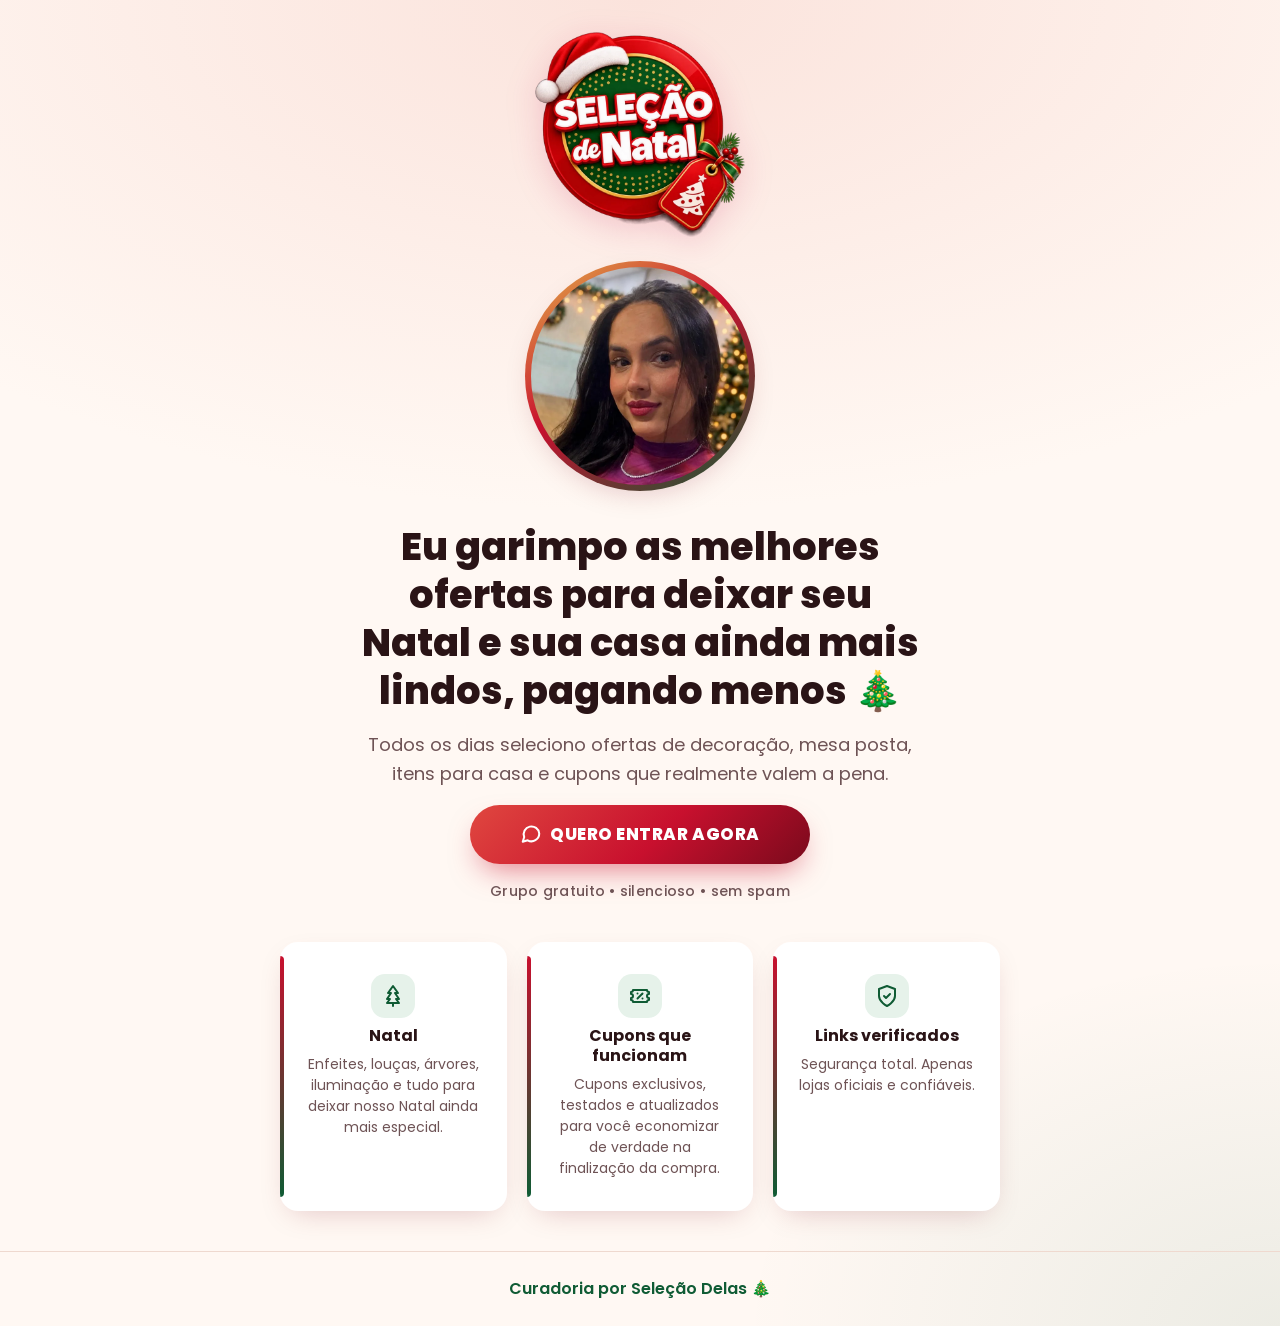
==== natal/index.html @ fc34ed70 "Add files via upload" ====
<!doctype html>
<html lang="pt-BR">
  <head>
    <meta charset="UTF-8" />
    <meta name="viewport" content="width=device-width, initial-scale=1.0, viewport-fit=cover" />
    <title>Seleção de Natal · Grupo VIP de ofertas</title>

    <meta name="description" content="Entre no Grupo VIP Seleção Delas: ofertas de decoração, mesa posta, itens para casa, Natal e cupons que realmente valem a pena." />
    <meta name="theme-color" content="#b3121f" />

    <!-- Prévia ao compartilhar o link. Após publicar, troque og:image por URL absoluta
         (ex.: https://seudominio.com.br/../assets/img/natal/og-natal.jpg) -->
    <meta property="og:type" content="website" />
    <meta property="og:title" content="Seleção de Natal · Ofertas para seu Natal e sua casa 🎄" />
    <meta property="og:description" content="Ofertas para deixar seu Natal e sua casa ainda mais lindos, pagando menos. Grupo gratuito." />
    <meta property="og:image" content="../assets/img/natal/og-natal.jpg" />
    <meta name="twitter:card" content="summary_large_image" />

    <link rel="icon" href="../assets/img/natal/favicon-natal.png" type="image/png" />
    <link rel="apple-touch-icon" href="../assets/img/natal/favicon-natal.png" />
    <link rel="preconnect" href="https://fonts.googleapis.com" />
    <link rel="preconnect" href="https://fonts.gstatic.com" crossorigin />
    <link href="https://fonts.googleapis.com/css2?family=Poppins:wght@400;500;600;700;800&display=swap" rel="stylesheet" />

    <!-- O "?v=" força o navegador a baixar a versão nova após alterações -->
    <link rel="stylesheet" href="../src/css/main.css?v=8" />
    <link rel="stylesheet" href="../src/css/tema-natal.css?v=8" />
    <script>document.documentElement.classList.add('js-reveal');</script>
    <script src="../src/js/main.js?v=8" defer></script>
  </head>

  <body class="tema-natal">
    <!-- ============ VERSÃO DE NATAL · CABEÇALHO ============ -->
    <header class="site-header">
      <div class="container">
        <picture>
          <source srcset="../assets/img/natal/logo-natal.webp" type="image/webp" />
          <img class="site-header__logo site-header__logo--natal" src="../assets/img/natal/logo-natal.png" alt="Seleção de Natal" width="640" height="626" />
        </picture>
      </div>
    </header>

    <main>
      <!-- ============ APRESENTAÇÃO ============ -->
      <section class="hero" aria-label="Grupo VIP Seleção Delas">
        <div class="container hero__stack">
          <div class="hero__media reveal">
            <div class="photo-frame">
              <picture>
                <source srcset="../assets/img/natal/foto-natal.webp" type="image/webp" />
                <img class="photo-frame__img" src="../assets/img/natal/foto-natal.jpg" alt="Foto da curadora do grupo Seleção Delas" width="640" height="640" fetchpriority="high" />
              </picture>
            </div>
          </div>

          <div class="hero__content reveal">
            <h1 class="hero__title">Eu garimpo as melhores ofertas para deixar seu Natal e sua casa ainda mais lindos, pagando menos 🎄</h1>
            <p class="hero__subtitle">
              Todos os dias seleciono ofertas de decoração, mesa posta, itens para casa e cupons que realmente valem a
              pena.
            </p>

            <!-- Link do grupo: altere o href abaixo se o convite mudar -->
            <a class="btn" href="https://chat.whatsapp.com/GjM3WvQadL87nfe4Cb3Uww?mode=gi_t" target="_blank" rel="noopener noreferrer" data-cta="hero">
              <svg class="icon" width="22" height="22" viewBox="0 0 24 24" fill="none" stroke="currentColor" stroke-width="2.2" stroke-linecap="round" stroke-linejoin="round" aria-hidden="true">
                <path d="M21 11.5a8.5 8.5 0 0 1-12.6 7.4L3 20.5l1.6-5.2A8.5 8.5 0 1 1 21 11.5Z" />
              </svg>
              <span>QUERO ENTRAR AGORA</span>
            </a>

            <p class="hero__note">Grupo gratuito • silencioso • sem spam</p>
          </div>
        </div>
      </section>

      <!-- ============ BENEFÍCIOS ============ -->
      <section class="section" aria-label="O que você recebe">
        <div class="container">
          <ul class="features">
            <li class="feature feature--destaque reveal">
              <span class="feature__icon">
                <svg class="icon" width="24" height="24" viewBox="0 0 24 24" fill="none" stroke="currentColor" stroke-width="2" stroke-linecap="round" stroke-linejoin="round" aria-hidden="true">
                  <path d="m12 2 5 7h-3l4 6h-3l3 4H6l3-4H6l4-6H7Z" /><path d="M12 19v3" />
                </svg>
              </span>
              <h2 class="feature__title">Natal</h2>
              <p class="feature__text">Enfeites, louças, árvores, iluminação e tudo para deixar nosso Natal ainda mais especial.</p>
            </li>
            <li class="feature reveal">
              <span class="feature__icon">
                <svg class="icon" width="24" height="24" viewBox="0 0 24 24" fill="none" stroke="currentColor" stroke-width="2" stroke-linecap="round" stroke-linejoin="round" aria-hidden="true">
                  <path d="M3 8a2 2 0 0 0 2-2h14a2 2 0 0 0 2 2v2a2 2 0 0 0 0 4v2a2 2 0 0 0-2 2H5a2 2 0 0 0-2-2v-2a2 2 0 0 0 0-4Z" />
                  <path d="m9.5 14.5 5-5" /><path d="M9.5 9.5h.01M14.5 14.5h.01" />
                </svg>
              </span>
              <h2 class="feature__title">Cupons que funcionam</h2>
              <p class="feature__text">Cupons exclusivos, testados e atualizados para você economizar de verdade na finalização da compra.</p>
            </li>

            <li class="feature reveal">
              <span class="feature__icon">
                <svg class="icon" width="24" height="24" viewBox="0 0 24 24" fill="none" stroke="currentColor" stroke-width="2" stroke-linecap="round" stroke-linejoin="round" aria-hidden="true">
                  <path d="M12 22s8-4 8-10V5l-8-3-8 3v7c0 6 8 10 8 10Z" /><path d="m9 12 2 2 4-4" />
                </svg>
              </span>
              <h2 class="feature__title">Links verificados</h2>
              <p class="feature__text">Segurança total. Apenas lojas oficiais e confiáveis.</p>
            </li>
          </ul>
        </div>
      </section>
    </main>

    <!-- ============ RODAPÉ ============ -->
    <footer class="site-footer">
      <div class="container">
        <p class="site-footer__credit">Curadoria por Seleção Delas 🎄</p>
      </div>
    </footer>
  </body>
</html>
---- src/css/main.css ----
/**
 * Estilos — abordagem MOBILE FIRST.
 * O layout base é para celular; `responsive.css` só adiciona
 * ajustes para telas maiores (tablet e PC).
 *
 * Ordem de prioridade via Cascade Layers:
 * tokens < base < components < responsive < utilities
 */
@layer tokens, base, components, responsive, utilities;

@import url('./tokens.css') layer(tokens);
@import url('./base.css') layer(base);
@import url('./components.css') layer(components);
@import url('./responsive.css') layer(responsive);
@import url('./utilities.css') layer(utilities);
---- src/css/tema-natal.css ----
/**
 * Tema de Natal — carregado só em natal/index.html (<body class="tema-natal">).
 * Reaproveita todo o CSS do site e troca apenas cores e detalhes.
 */
.tema-natal {
  /* A paleta "pink" vira vermelho natalino; o resto do CSS não muda */
  --pink-50: #fff8f3;
  --pink-100: #fde8e4;
  --pink-200: #f7c6c0;
  --pink-300: #e0473f;
  --pink-500: #c8102e;
  --pink-600: #a00d24;
  --pink-700: #7a0a1c;

  --green-700: #0f5b34;
  --gold-400: #e5b84a;

  --color-text: #2a1416;
  --color-text-muted: #6e5355;
  --color-border: #efd9cf;
  --shadow-card: 0 10px 30px -12px rgb(122 10 28 / 0.25);
  --shadow-btn: 0 14px 30px -10px rgb(200 16 46 / 0.55);

  background:
    radial-gradient(110% 55% at 50% 0%, #fbe3dc, transparent 70%),
    radial-gradient(60% 40% at 100% 100%, rgb(15 91 52 / 0.08), transparent 70%),
    var(--pink-50);
}

/* Logo redonda de Natal */
.tema-natal .site-header__logo--natal {
  width: min(48vw, 190px);
}

/* Moldura da foto: vermelho com anel dourado */
.tema-natal .photo-frame {
  background: linear-gradient(145deg, var(--gold-400), var(--pink-500) 45%, var(--green-700));
}

/* Botão vermelho com brilho dourado sutil */
.tema-natal .btn {
  background: linear-gradient(135deg, #e0473f, var(--pink-500) 55%, var(--pink-700));
}

/* Barrinha lateral dos cards: vermelho → verde */
.tema-natal .feature::before {
  background: linear-gradient(var(--pink-500), var(--green-700));
}

.tema-natal .feature__icon {
  color: var(--green-700);
  background: #e6f2ea;
}

.tema-natal .site-footer__credit {
  color: var(--green-700);
}

@media (min-width: 1024px) {
  .tema-natal .site-header__logo--natal {
    width: 210px;
  }
}
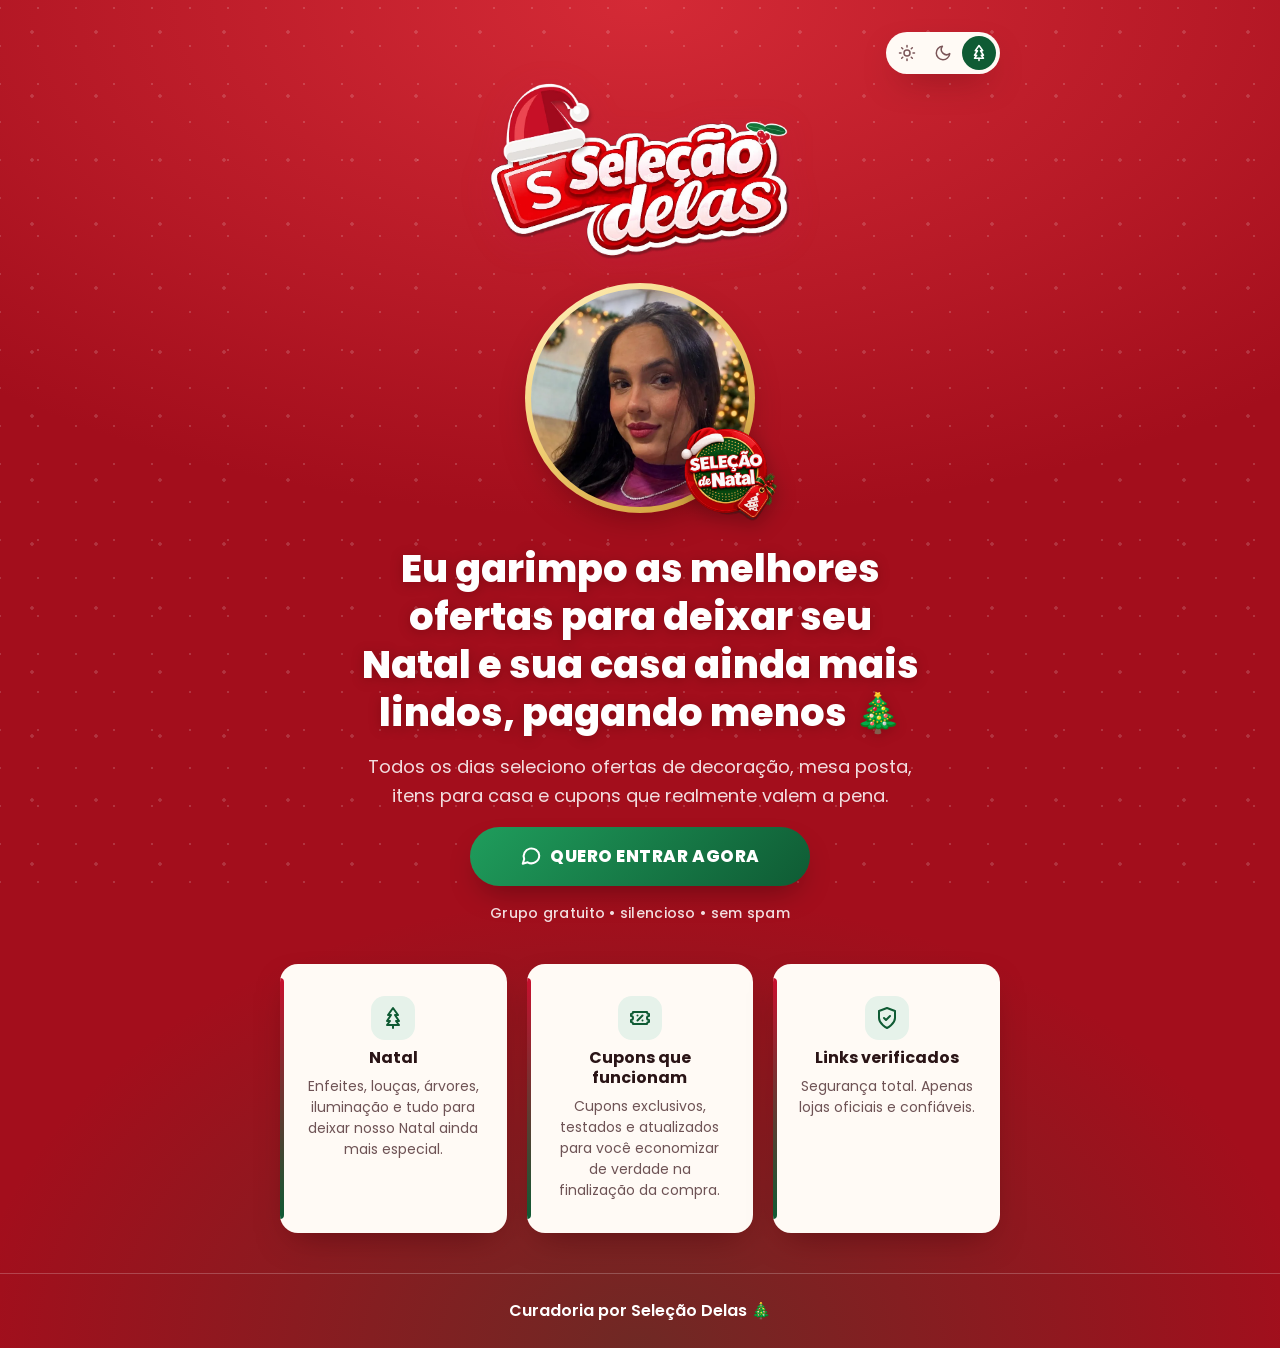
==== commit 58746e94: "Add files via upload" ====
--- a/natal/index.html
+++ b/natal/index.html
@@ -1,5 +1,5 @@
 <!doctype html>
-<html lang="pt-BR">
+<html lang="pt-BR" data-pagina="natal" data-tema-padrao="natal">
   <head>
     <meta charset="UTF-8" />
     <meta name="viewport" content="width=device-width, initial-scale=1.0, viewport-fit=cover" />
@@ -9,7 +9,7 @@
     <meta name="theme-color" content="#b3121f" />
 
     <!-- Prévia ao compartilhar o link. Após publicar, troque og:image por URL absoluta
-         (ex.: https://seudominio.com.br/../assets/img/natal/og-natal.jpg) -->
+         (ex.: https://seudominio.com.br/assets/img/natal/og-natal.jpg) -->
     <meta property="og:type" content="website" />
     <meta property="og:title" content="Seleção de Natal · Ofertas para seu Natal e sua casa 🎄" />
     <meta property="og:description" content="Ofertas para deixar seu Natal e sua casa ainda mais lindos, pagando menos. Grupo gratuito." />
@@ -23,19 +23,39 @@
     <link href="https://fonts.googleapis.com/css2?family=Poppins:wght@400;500;600;700;800&display=swap" rel="stylesheet" />
 
     <!-- O "?v=" força o navegador a baixar a versão nova após alterações -->
-    <link rel="stylesheet" href="../src/css/main.css?v=8" />
-    <link rel="stylesheet" href="../src/css/tema-natal.css?v=8" />
-    <script>document.documentElement.classList.add('js-reveal');</script>
-    <script src="../src/js/main.js?v=8" defer></script>
+    <link rel="stylesheet" href="../src/css/main.css?v=9" />
+    <link rel="stylesheet" href="../src/css/tema-natal.css?v=9" />
+    <script>
+      /* Aplica o tema salvo antes de desenhar a página (evita "piscar") */
+      (function (raiz) {
+        raiz.classList.add('js-reveal');
+        var tema = raiz.dataset.temaPadrao;
+        try { tema = localStorage.getItem('sd-tema-' + raiz.dataset.pagina) || tema; } catch (e) {}
+        raiz.dataset.tema = tema;
+      })(document.documentElement);
+    </script>
+    <script src="../src/js/main.js?v=9" defer></script>
   </head>
 
   <body class="tema-natal">
     <!-- ============ VERSÃO DE NATAL · CABEÇALHO ============ -->
     <header class="site-header">
       <div class="container">
+        <!-- Botões de aparência (claro / escuro / Natal) -->
+        <div class="theme-switch" role="group" aria-label="Aparência do site">
+          <button type="button" class="theme-switch__btn" data-tema-opcao="claro" aria-label="Modo claro" aria-pressed="false">
+            <svg width="18" height="18" viewBox="0 0 24 24" fill="none" stroke="currentColor" stroke-width="2" stroke-linecap="round" stroke-linejoin="round" aria-hidden="true"><circle cx="12" cy="12" r="4" /><path d="M12 2v2M12 20v2M4.9 4.9l1.4 1.4M17.7 17.7l1.4 1.4M2 12h2M20 12h2M4.9 19.1l1.4-1.4M17.7 6.3l1.4-1.4" /></svg>
+          </button>
+          <button type="button" class="theme-switch__btn" data-tema-opcao="escuro" aria-label="Modo escuro" aria-pressed="false">
+            <svg width="18" height="18" viewBox="0 0 24 24" fill="none" stroke="currentColor" stroke-width="2" stroke-linecap="round" stroke-linejoin="round" aria-hidden="true"><path d="M21 12.8A9 9 0 1 1 11.2 3a7 7 0 0 0 9.8 9.8Z" /></svg>
+          </button>
+          <button type="button" class="theme-switch__btn" data-tema-opcao="natal" aria-label="Modo Natal (fundo vermelho)" aria-pressed="false">
+            <svg width="18" height="18" viewBox="0 0 24 24" fill="none" stroke="currentColor" stroke-width="2" stroke-linecap="round" stroke-linejoin="round" aria-hidden="true"><path d="m12 2 5 7h-3l4 6h-3l3 4H6l3-4H6l4-6H7Z" /><path d="M12 19v3" /></svg>
+          </button>
+        </div>
         <picture>
-          <source srcset="../assets/img/natal/logo-natal.webp" type="image/webp" />
-          <img class="site-header__logo site-header__logo--natal" src="../assets/img/natal/logo-natal.png" alt="Seleção de Natal" width="640" height="626" />
+          <source srcset="../assets/img/natal/logo-selecao-delas-natal.webp" type="image/webp" />
+          <img class="site-header__logo" src="../assets/img/natal/logo-selecao-delas-natal.png" alt="Seleção Delas — edição de Natal" width="882" height="521" />
         </picture>
       </div>
     </header>
@@ -51,6 +71,7 @@
                 <img class="photo-frame__img" src="../assets/img/natal/foto-natal.jpg" alt="Foto da curadora do grupo Seleção Delas" width="640" height="640" fetchpriority="high" />
               </picture>
             </div>
+            <img class="hero__seal hero__seal--natal" src="../assets/img/natal/selo-natal.png" alt="" width="320" height="313" />
           </div>
 
           <div class="hero__content reveal">
--- a/src/css/main.css
+++ b/src/css/main.css
@@ -4,12 +4,13 @@
  * ajustes para telas maiores (tablet e PC).
  *
  * Ordem de prioridade via Cascade Layers:
- * tokens < base < components < responsive < utilities
+ * tokens < base < components < responsive < utilities < temas
  */
-@layer tokens, base, components, responsive, utilities;
+@layer tokens, base, components, responsive, utilities, temas;
 
 @import url('./tokens.css') layer(tokens);
 @import url('./base.css') layer(base);
 @import url('./components.css') layer(components);
 @import url('./responsive.css') layer(responsive);
 @import url('./utilities.css') layer(utilities);
+@import url('./temas.css') layer(temas);
--- a/src/css/tema-natal.css
+++ b/src/css/tema-natal.css
@@ -1,9 +1,15 @@
 /**
  * Tema de Natal — carregado só em natal/index.html (<body class="tema-natal">).
- * Reaproveita todo o CSS do site e troca apenas cores e detalhes.
+ * Reaproveita todo o CSS do site e troca cores e detalhes.
+ *
+ * Três aparências, escolhidas pelos botões do topo (<html data-tema="...">):
+ *   claro  → creme com vermelho, verde e dourado
+ *   escuro → verde-pinheiro escuro
+ *   natal  → fundo vermelho (padrão desta página)
  */
+
+/* ===================== Base (claro) ===================== */
 .tema-natal {
-  /* A paleta "pink" vira vermelho natalino; o resto do CSS não muda */
   --pink-50: #fff8f3;
   --pink-100: #fde8e4;
   --pink-200: #f7c6c0;
@@ -11,38 +17,62 @@
   --pink-500: #c8102e;
   --pink-600: #a00d24;
   --pink-700: #7a0a1c;
+  --green-700: #0f5b34;
+  --green-500: #1f9d5c;
+  --gold-300: #f4d27a;
+  --gold-500: #c9962e;
 
-  --green-700: #0f5b34;
-  --gold-400: #e5b84a;
-
+  --color-bg: #fff8f3;
+  --color-surface: #ffffff;
   --color-text: #2a1416;
   --color-text-muted: #6e5355;
   --color-border: #efd9cf;
   --shadow-card: 0 10px 30px -12px rgb(122 10 28 / 0.25);
   --shadow-btn: 0 14px 30px -10px rgb(200 16 46 / 0.55);
+  --neve: rgb(201 150 46 / 0.22); /* cor dos pontinhos decorativos */
 
+  position: relative;
   background:
     radial-gradient(110% 55% at 50% 0%, #fbe3dc, transparent 70%),
     radial-gradient(60% 40% at 100% 100%, rgb(15 91 52 / 0.08), transparent 70%),
-    var(--pink-50);
+    var(--color-bg);
 }
 
-/* Logo redonda de Natal */
-.tema-natal .site-header__logo--natal {
-  width: min(48vw, 190px);
+/* Pontinhos estáticos de "neve" ao fundo (sem animação) */
+.tema-natal::before {
+  content: '';
+  position: fixed;
+  inset: 0;
+  pointer-events: none;
+  background-image:
+    radial-gradient(circle, var(--neve) 1.5px, transparent 2px),
+    radial-gradient(circle, var(--neve) 1px, transparent 1.5px);
+  background-size: 64px 64px, 38px 38px;
+  background-position: 0 0, 19px 27px;
 }
 
-/* Moldura da foto: vermelho com anel dourado */
-.tema-natal .photo-frame {
-  background: linear-gradient(145deg, var(--gold-400), var(--pink-500) 45%, var(--green-700));
+.tema-natal > * {
+  position: relative; /* conteúdo acima da neve */
 }
 
-/* Botão vermelho com brilho dourado sutil */
+/* Moldura da foto: dourado → vermelho → verde */
+.tema-natal .photo-frame {
+  background: linear-gradient(145deg, var(--gold-300), var(--pink-500) 45%, var(--green-700));
+}
+
+/* Selo redondo de Natal ao lado da foto (mesma posição do selo da versão normal) */
+.tema-natal .hero__seal--natal {
+  width: 82px;
+  right: -16px;
+  bottom: -8px;
+  filter: drop-shadow(0 6px 10px rgb(0 0 0 / 0.28));
+}
+
 .tema-natal .btn {
   background: linear-gradient(135deg, #e0473f, var(--pink-500) 55%, var(--pink-700));
 }
 
-/* Barrinha lateral dos cards: vermelho → verde */
+/* Cards: barrinha vermelho → verde e ícone verde */
 .tema-natal .feature::before {
   background: linear-gradient(var(--pink-500), var(--green-700));
 }
@@ -56,8 +86,90 @@
   color: var(--green-700);
 }
 
+.tema-natal .theme-switch__btn[aria-pressed='true'] {
+  background: var(--green-700);
+}
+
+/* ===================== Escuro ===================== */
+[data-tema='escuro'] body.tema-natal {
+  --pink-300: #ff6b6b;
+  --pink-500: #e5383b;
+  --pink-700: #9b111e;
+  --green-700: #3fbf7a;
+
+  --color-bg: #0c1611;
+  --color-surface: #132219;
+  --color-text: #f6efe6;
+  --color-text-muted: #b7c4b9;
+  --color-border: #22382b;
+  --shadow-card: 0 10px 30px -12px rgb(0 0 0 / 0.6);
+  --neve: rgb(255 255 255 / 0.1);
+
+  color-scheme: dark;
+  background:
+    radial-gradient(110% 55% at 50% 0%, #1d3326, transparent 70%),
+    radial-gradient(60% 40% at 100% 100%, rgb(229 56 59 / 0.12), transparent 70%),
+    var(--color-bg);
+}
+
+[data-tema='escuro'] .tema-natal .feature__icon {
+  background: rgb(63 191 122 / 0.14);
+}
+
+[data-tema='escuro'] .tema-natal .theme-switch__btn[aria-pressed='true'] {
+  color: #0c1611;
+}
+
+/* ===================== Natal (fundo vermelho) ===================== */
+[data-tema='natal'] body.tema-natal {
+  --color-bg: #a30e1c;
+  --color-surface: #fffaf5;
+  --color-text: #ffffff;
+  --color-text-muted: rgb(255 255 255 / 0.86);
+  --color-border: rgb(255 255 255 / 0.22);
+  --shadow-card: 0 14px 34px -14px rgb(60 0 8 / 0.55);
+  --shadow-btn: 0 14px 30px -10px rgb(0 0 0 / 0.35);
+  --neve: rgb(255 255 255 / 0.16);
+
+  background:
+    radial-gradient(110% 55% at 50% 0%, #d42a36, transparent 70%),
+    radial-gradient(70% 45% at 50% 100%, rgb(15 91 52 / 0.35), transparent 75%),
+    var(--color-bg);
+}
+
+[data-tema='natal'] .tema-natal .hero__title {
+  text-shadow: 0 2px 12px rgb(80 0 10 / 0.35);
+}
+
+/* Moldura dourada sobre o vermelho */
+[data-tema='natal'] .tema-natal .photo-frame {
+  background: linear-gradient(145deg, #fff3c4, var(--gold-300) 40%, var(--gold-500));
+}
+
+/* Botão verde para contrastar com o fundo vermelho */
+[data-tema='natal'] .tema-natal .btn {
+  background: linear-gradient(135deg, var(--green-500), var(--green-700));
+}
+
+/* Cards claros com texto escuro */
+[data-tema='natal'] .tema-natal .feature {
+  --color-text-muted: #6e5355;
+  color: #2a1416;
+}
+
+[data-tema='natal'] .tema-natal .site-footer__credit {
+  color: #fff;
+}
+
+/* Botões de aparência sobre fundo vermelho */
+[data-tema='natal'] .tema-natal .theme-switch {
+  --color-text-muted: #7a5558;
+  border-color: transparent;
+}
+
 @media (min-width: 1024px) {
-  .tema-natal .site-header__logo--natal {
-    width: 210px;
+  .tema-natal .hero__seal--natal {
+    width: 96px;
+    right: -22px;
   }
 }
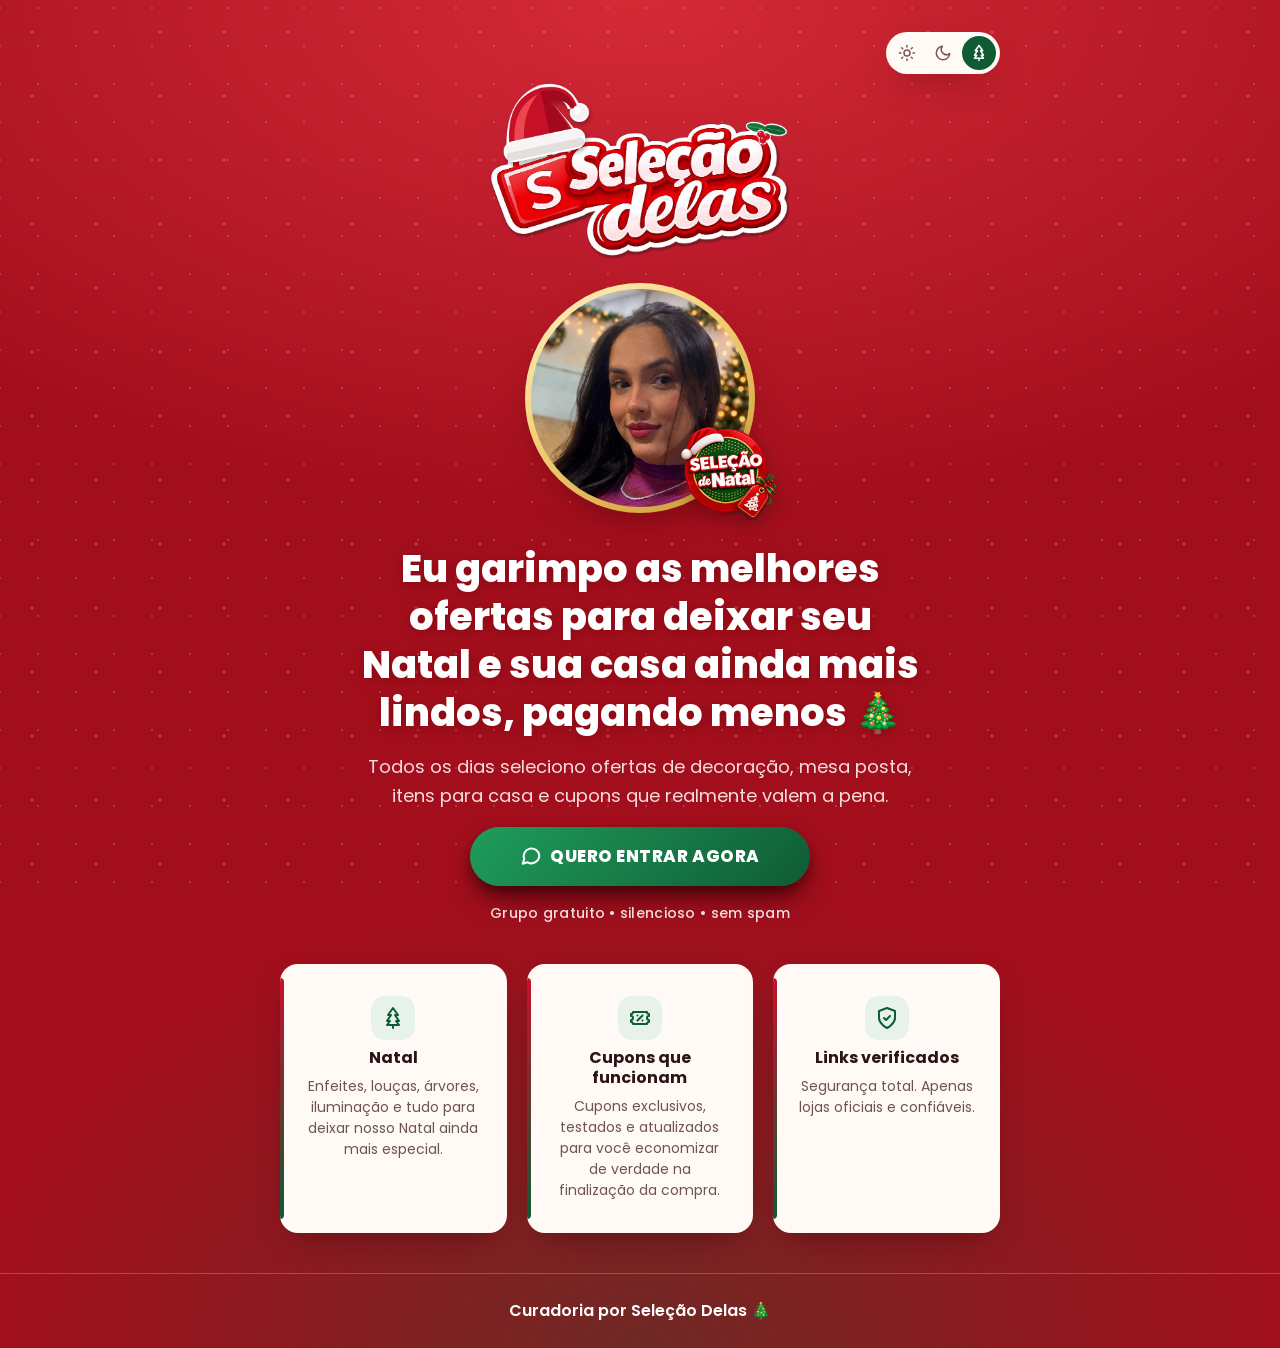
==== commit 7e08a7de: "Add files via upload" ====
--- a/natal/index.html
+++ b/natal/index.html
@@ -23,8 +23,8 @@
     <link href="https://fonts.googleapis.com/css2?family=Poppins:wght@400;500;600;700;800&display=swap" rel="stylesheet" />
 
     <!-- O "?v=" força o navegador a baixar a versão nova após alterações -->
-    <link rel="stylesheet" href="../src/css/main.css?v=9" />
-    <link rel="stylesheet" href="../src/css/tema-natal.css?v=9" />
+    <link rel="stylesheet" href="../src/css/main.css?v=10" />
+    <link rel="stylesheet" href="../src/css/tema-natal.css?v=10" />
     <script>
       /* Aplica o tema salvo antes de desenhar a página (evita "piscar") */
       (function (raiz) {
@@ -34,7 +34,7 @@
         raiz.dataset.tema = tema;
       })(document.documentElement);
     </script>
-    <script src="../src/js/main.js?v=9" defer></script>
+    <script src="../src/js/main.js?v=10" defer></script>
   </head>
 
   <body class="tema-natal">
@@ -82,7 +82,7 @@
             </p>
 
             <!-- Link do grupo: altere o href abaixo se o convite mudar -->
-            <a class="btn" href="https://chat.whatsapp.com/GjM3WvQadL87nfe4Cb3Uww?mode=gi_t" target="_blank" rel="noopener noreferrer" data-cta="hero">
+            <a class="btn" href="https://chat.whatsapp.com/LfdLucjUSYMD0Dqh8UQxiZ?mode=gi_t" target="_blank" rel="noopener noreferrer" data-cta="hero">
               <svg class="icon" width="22" height="22" viewBox="0 0 24 24" fill="none" stroke="currentColor" stroke-width="2.2" stroke-linecap="round" stroke-linejoin="round" aria-hidden="true">
                 <path d="M21 11.5a8.5 8.5 0 0 1-12.6 7.4L3 20.5l1.6-5.2A8.5 8.5 0 1 1 21 11.5Z" />
               </svg>
--- a/src/css/tema-natal.css
+++ b/src/css/tema-natal.css
@@ -28,7 +28,9 @@
   --color-text-muted: #6e5355;
   --color-border: #efd9cf;
   --shadow-card: 0 10px 30px -12px rgb(122 10 28 / 0.25);
-  --shadow-btn: 0 14px 30px -10px rgb(200 16 46 / 0.55);
+  --shadow-btn: 0 14px 28px -8px rgb(122 10 28 / 0.6), 0 4px 10px rgb(122 10 28 / 0.25);
+  --btn-glow: rgb(200 16 46 / 0.3);
+  --btn-glow-fim: rgb(200 16 46 / 0.12);
   --neve: rgb(201 150 46 / 0.22); /* cor dos pontinhos decorativos */
 
   position: relative;
@@ -104,6 +106,9 @@
   --color-border: #22382b;
   --shadow-card: 0 10px 30px -12px rgb(0 0 0 / 0.6);
   --neve: rgb(255 255 255 / 0.1);
+  --shadow-btn: 0 14px 28px -8px rgb(0 0 0 / 0.7), 0 4px 10px rgb(0 0 0 / 0.4);
+  --btn-glow: rgb(229 56 59 / 0.35);
+  --btn-glow-fim: rgb(229 56 59 / 0.12);
 
   color-scheme: dark;
   background:
@@ -128,7 +133,10 @@
   --color-text-muted: rgb(255 255 255 / 0.86);
   --color-border: rgb(255 255 255 / 0.22);
   --shadow-card: 0 14px 34px -14px rgb(60 0 8 / 0.55);
-  --shadow-btn: 0 14px 30px -10px rgb(0 0 0 / 0.35);
+  /* Sombra escura e bem marcada para o botão verde aparecer sobre o vermelho */
+  --shadow-btn: 0 16px 30px -8px rgb(40 0 6 / 0.75), 0 6px 12px rgb(40 0 6 / 0.45);
+  --btn-glow: rgb(15 91 52 / 0.55);
+  --btn-glow-fim: rgb(15 91 52 / 0.25);
   --neve: rgb(255 255 255 / 0.16);
 
   background:
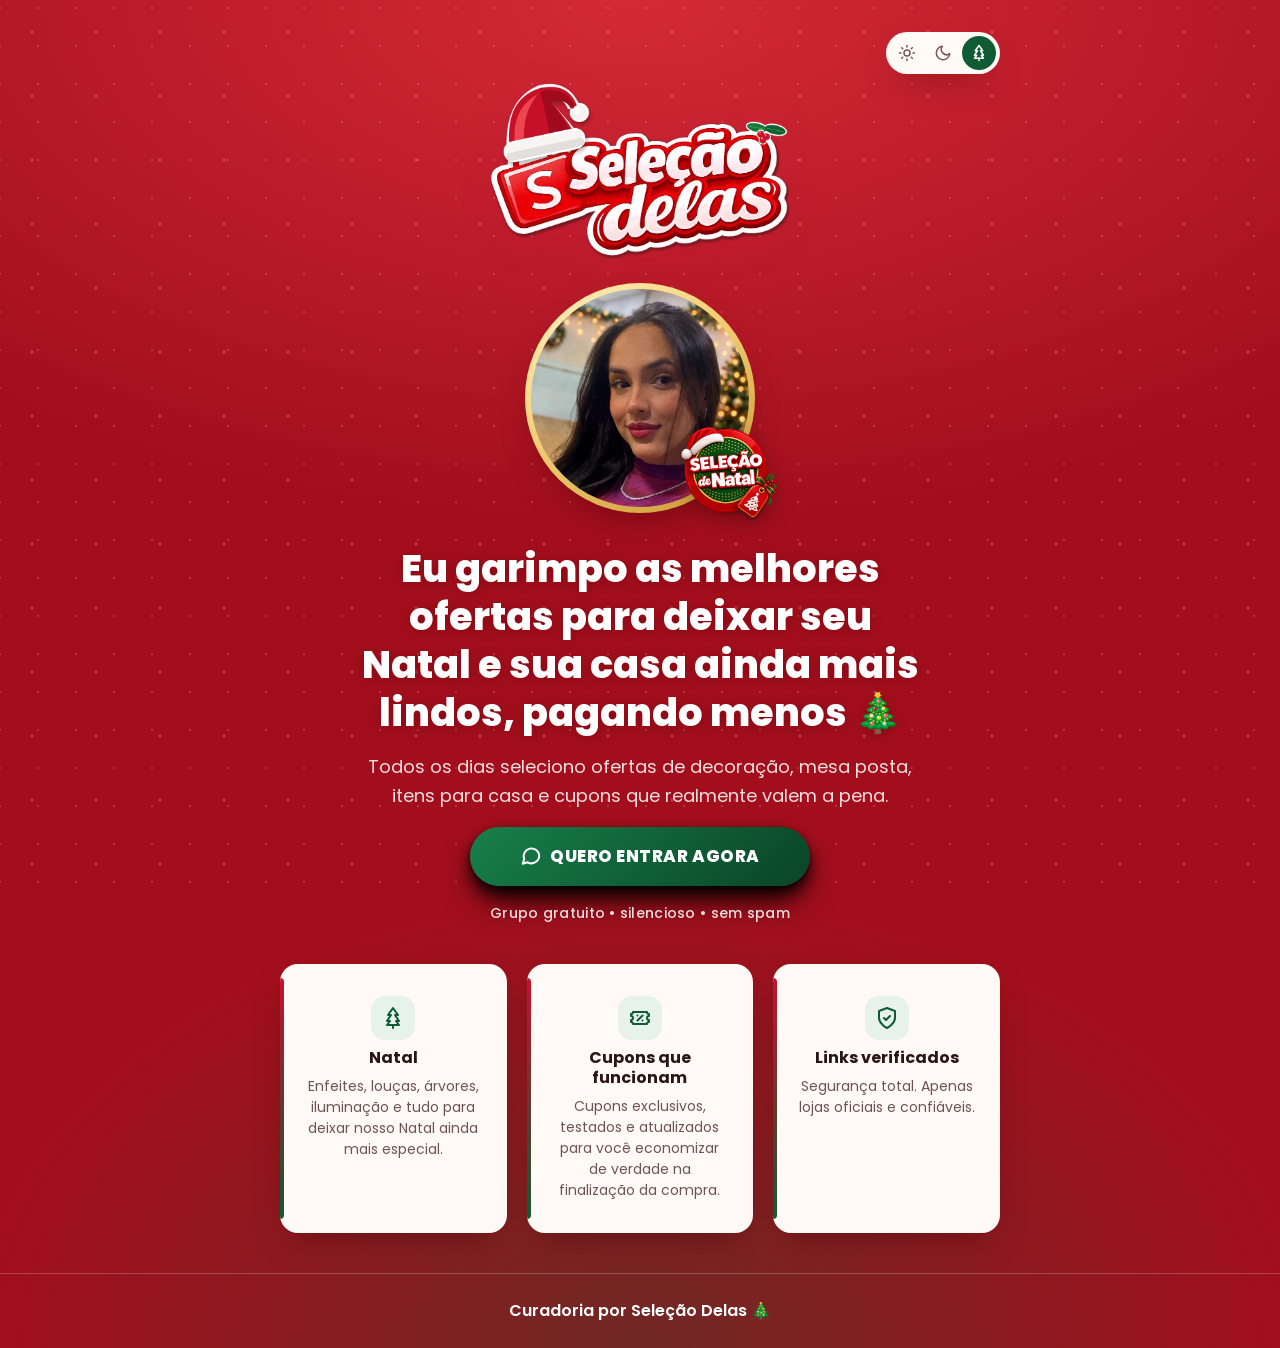
==== commit b0594e7f: "Update CSS and JS version parameters in index.html" ====
--- a/natal/index.html
+++ b/natal/index.html
@@ -23,8 +23,8 @@
     <link href="https://fonts.googleapis.com/css2?family=Poppins:wght@400;500;600;700;800&display=swap" rel="stylesheet" />
 
     <!-- O "?v=" força o navegador a baixar a versão nova após alterações -->
-    <link rel="stylesheet" href="../src/css/main.css?v=10" />
-    <link rel="stylesheet" href="../src/css/tema-natal.css?v=10" />
+    <link rel="stylesheet" href="../src/css/main.css?v=11" />
+    <link rel="stylesheet" href="../src/css/tema-natal.css?v=11" />
     <script>
       /* Aplica o tema salvo antes de desenhar a página (evita "piscar") */
       (function (raiz) {
@@ -34,7 +34,7 @@
         raiz.dataset.tema = tema;
       })(document.documentElement);
     </script>
-    <script src="../src/js/main.js?v=10" defer></script>
+    <script src="../src/js/main.js?v=11" defer></script>
   </head>
 
   <body class="tema-natal">
--- a/src/css/tema-natal.css
+++ b/src/css/tema-natal.css
@@ -1,11 +1,6 @@
 /**
  * Tema de Natal — carregado só em natal/index.html (<body class="tema-natal">).
- * Reaproveita todo o CSS do site e troca cores e detalhes.
- *
- * Três aparências, escolhidas pelos botões do topo (<html data-tema="...">):
- *   claro  → creme com vermelho, verde e dourado
- *   escuro → verde-pinheiro escuro
- *   natal  → fundo vermelho (padrão desta página)
+ * Três aparências: claro, escuro e natal (fundo vermelho, padrão).
  */
 
 /* ===================== Base (claro) ===================== */
@@ -28,10 +23,10 @@
   --color-text-muted: #6e5355;
   --color-border: #efd9cf;
   --shadow-card: 0 10px 30px -12px rgb(122 10 28 / 0.25);
-  --shadow-btn: 0 14px 28px -8px rgb(122 10 28 / 0.6), 0 4px 10px rgb(122 10 28 / 0.25);
-  --btn-glow: rgb(200 16 46 / 0.3);
-  --btn-glow-fim: rgb(200 16 46 / 0.12);
-  --neve: rgb(201 150 46 / 0.22); /* cor dos pontinhos decorativos */
+  --shadow-btn: 0 16px 30px -6px rgb(70 0 12 / 0.85), 0 6px 12px rgb(70 0 12 / 0.5);
+  --btn-glow: rgb(122 10 28 / 0.45);
+  --btn-glow-fim: rgb(122 10 28 / 0.2);
+  --neve: rgb(201 150 46 / 0.22);
 
   position: relative;
   background:
@@ -40,7 +35,6 @@
     var(--color-bg);
 }
 
-/* Pontinhos estáticos de "neve" ao fundo (sem animação) */
 .tema-natal::before {
   content: '';
   position: fixed;
@@ -53,16 +47,12 @@
   background-position: 0 0, 19px 27px;
 }
 
-.tema-natal > * {
-  position: relative; /* conteúdo acima da neve */
-}
+.tema-natal > * { position: relative; }
 
-/* Moldura da foto: dourado → vermelho → verde */
 .tema-natal .photo-frame {
   background: linear-gradient(145deg, var(--gold-300), var(--pink-500) 45%, var(--green-700));
 }
 
-/* Selo redondo de Natal ao lado da foto (mesma posição do selo da versão normal) */
 .tema-natal .hero__seal--natal {
   width: 82px;
   right: -16px;
@@ -74,7 +64,6 @@
   background: linear-gradient(135deg, #e0473f, var(--pink-500) 55%, var(--pink-700));
 }
 
-/* Cards: barrinha vermelho → verde e ícone verde */
 .tema-natal .feature::before {
   background: linear-gradient(var(--pink-500), var(--green-700));
 }
@@ -84,13 +73,9 @@
   background: #e6f2ea;
 }
 
-.tema-natal .site-footer__credit {
-  color: var(--green-700);
-}
+.tema-natal .site-footer__credit { color: var(--green-700); }
 
-.tema-natal .theme-switch__btn[aria-pressed='true'] {
-  background: var(--green-700);
-}
+.tema-natal .theme-switch__btn[aria-pressed='true'] { background: var(--green-700); }
 
 /* ===================== Escuro ===================== */
 [data-tema='escuro'] body.tema-natal {
@@ -98,7 +83,6 @@
   --pink-500: #e5383b;
   --pink-700: #9b111e;
   --green-700: #3fbf7a;
-
   --color-bg: #0c1611;
   --color-surface: #132219;
   --color-text: #f6efe6;
@@ -106,10 +90,9 @@
   --color-border: #22382b;
   --shadow-card: 0 10px 30px -12px rgb(0 0 0 / 0.6);
   --neve: rgb(255 255 255 / 0.1);
-  --shadow-btn: 0 14px 28px -8px rgb(0 0 0 / 0.7), 0 4px 10px rgb(0 0 0 / 0.4);
+  --shadow-btn: 0 16px 30px -6px rgb(0 0 0 / 0.9), 0 6px 12px rgb(0 0 0 / 0.6);
   --btn-glow: rgb(229 56 59 / 0.35);
   --btn-glow-fim: rgb(229 56 59 / 0.12);
-
   color-scheme: dark;
   background:
     radial-gradient(110% 55% at 50% 0%, #1d3326, transparent 70%),
@@ -117,13 +100,8 @@
     var(--color-bg);
 }
 
-[data-tema='escuro'] .tema-natal .feature__icon {
-  background: rgb(63 191 122 / 0.14);
-}
-
-[data-tema='escuro'] .tema-natal .theme-switch__btn[aria-pressed='true'] {
-  color: #0c1611;
-}
+[data-tema='escuro'] .tema-natal .feature__icon { background: rgb(63 191 122 / 0.14); }
+[data-tema='escuro'] .tema-natal .theme-switch__btn[aria-pressed='true'] { color: #0c1611; }
 
 /* ===================== Natal (fundo vermelho) ===================== */
 [data-tema='natal'] body.tema-natal {
@@ -133,51 +111,39 @@
   --color-text-muted: rgb(255 255 255 / 0.86);
   --color-border: rgb(255 255 255 / 0.22);
   --shadow-card: 0 14px 34px -14px rgb(60 0 8 / 0.55);
-  /* Sombra escura e bem marcada para o botão verde aparecer sobre o vermelho */
-  --shadow-btn: 0 16px 30px -8px rgb(40 0 6 / 0.75), 0 6px 12px rgb(40 0 6 / 0.45);
-  --btn-glow: rgb(15 91 52 / 0.55);
-  --btn-glow-fim: rgb(15 91 52 / 0.25);
+  /* Sombra escura e bem marcada no botão verde */
+  --shadow-btn: 0 18px 32px -6px rgb(0 0 0 / 0.9), 0 8px 14px rgb(20 0 4 / 0.75), 0 2px 4px rgb(0 0 0 / 0.6);
+  --btn-glow: rgb(5 45 25 / 0.8);
+  --btn-glow-fim: rgb(5 45 25 / 0.45);
   --neve: rgb(255 255 255 / 0.16);
-
   background:
     radial-gradient(110% 55% at 50% 0%, #d42a36, transparent 70%),
     radial-gradient(70% 45% at 50% 100%, rgb(15 91 52 / 0.35), transparent 75%),
     var(--color-bg);
 }
 
-[data-tema='natal'] .tema-natal .hero__title {
-  text-shadow: 0 2px 12px rgb(80 0 10 / 0.35);
-}
+[data-tema='natal'] .tema-natal .hero__title { text-shadow: 0 2px 12px rgb(80 0 10 / 0.35); }
 
-/* Moldura dourada sobre o vermelho */
 [data-tema='natal'] .tema-natal .photo-frame {
   background: linear-gradient(145deg, #fff3c4, var(--gold-300) 40%, var(--gold-500));
 }
 
-/* Botão verde para contrastar com o fundo vermelho */
 [data-tema='natal'] .tema-natal .btn {
-  background: linear-gradient(135deg, var(--green-500), var(--green-700));
+  background: linear-gradient(135deg, #17804a, #0a4426);
 }
 
-/* Cards claros com texto escuro */
 [data-tema='natal'] .tema-natal .feature {
   --color-text-muted: #6e5355;
   color: #2a1416;
 }
 
-[data-tema='natal'] .tema-natal .site-footer__credit {
-  color: #fff;
-}
+[data-tema='natal'] .tema-natal .site-footer__credit { color: #fff; }
 
-/* Botões de aparência sobre fundo vermelho */
 [data-tema='natal'] .tema-natal .theme-switch {
   --color-text-muted: #7a5558;
   border-color: transparent;
 }
 
 @media (min-width: 1024px) {
-  .tema-natal .hero__seal--natal {
-    width: 96px;
-    right: -22px;
-  }
+  .tema-natal .hero__seal--natal { width: 96px; right: -22px; }
 }
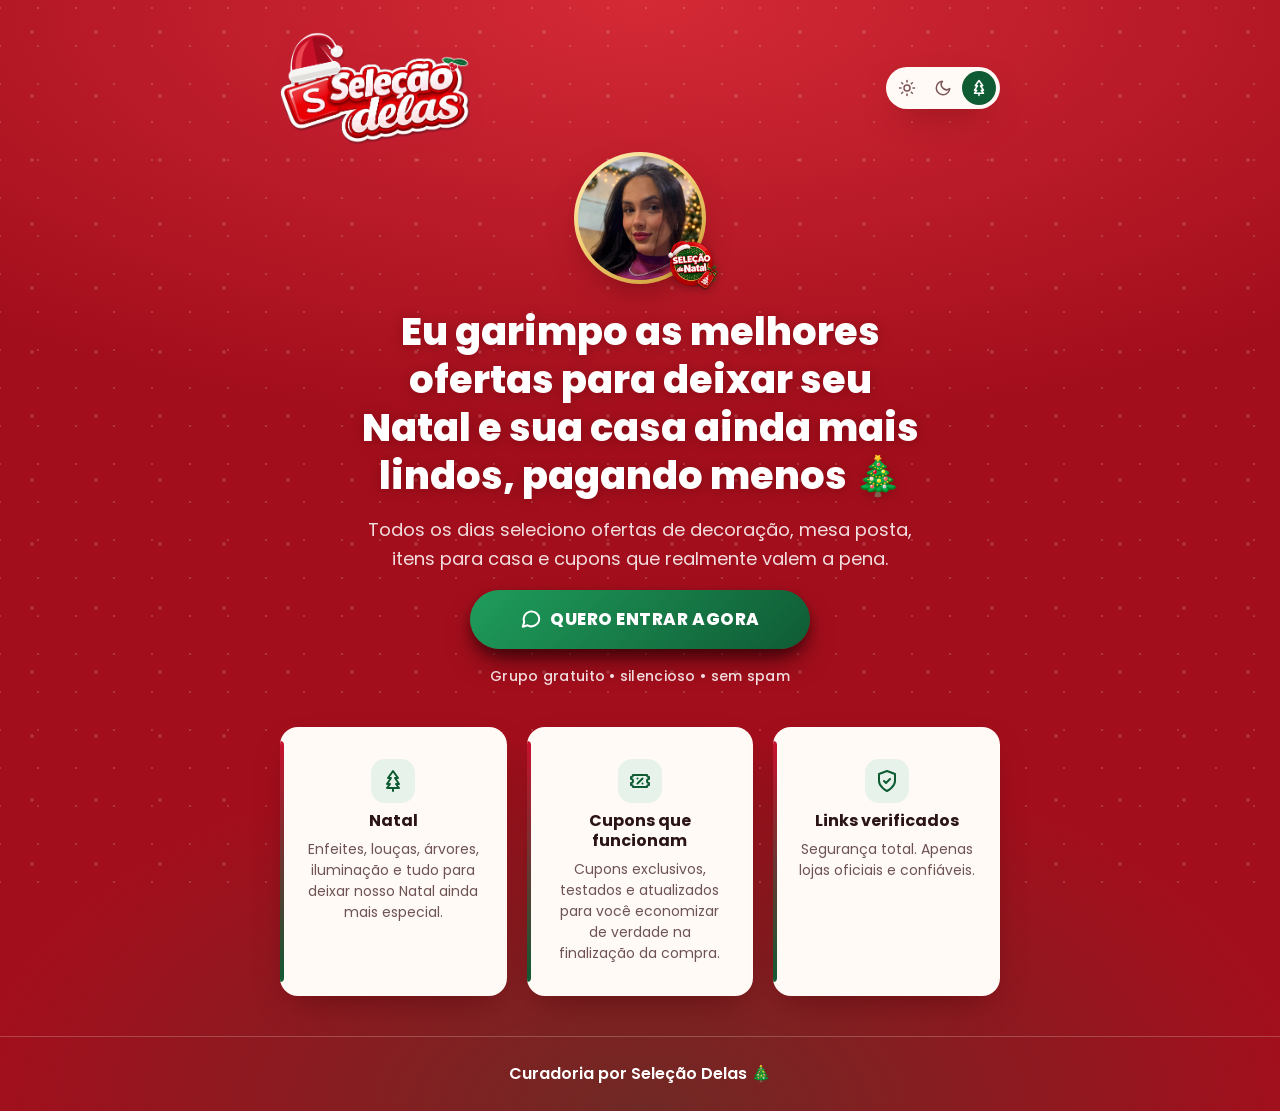
==== commit 91b2bf65: "Add files via upload" ====
--- a/natal/index.html
+++ b/natal/index.html
@@ -23,8 +23,8 @@
     <link href="https://fonts.googleapis.com/css2?family=Poppins:wght@400;500;600;700;800&display=swap" rel="stylesheet" />
 
     <!-- O "?v=" força o navegador a baixar a versão nova após alterações -->
-    <link rel="stylesheet" href="../src/css/main.css?v=11" />
-    <link rel="stylesheet" href="../src/css/tema-natal.css?v=11" />
+    <link rel="stylesheet" href="../src/css/main.css?v=12" />
+    <link rel="stylesheet" href="../src/css/tema-natal.css?v=12" />
     <script>
       /* Aplica o tema salvo antes de desenhar a página (evita "piscar") */
       (function (raiz) {
@@ -34,13 +34,18 @@
         raiz.dataset.tema = tema;
       })(document.documentElement);
     </script>
-    <script src="../src/js/main.js?v=11" defer></script>
+    <script src="../src/js/main.js?v=12" defer></script>
   </head>
 
   <body class="tema-natal">
     <!-- ============ VERSÃO DE NATAL · CABEÇALHO ============ -->
     <header class="site-header">
-      <div class="container">
+      <div class="container site-header__bar">
+        <!-- Logo à esquerda -->
+        <picture>
+          <source srcset="../assets/img/natal/logo-selecao-delas-natal.webp" type="image/webp" />
+          <img class="site-header__logo" src="../assets/img/natal/logo-selecao-delas-natal.png" alt="Seleção Delas — edição de Natal" width="882" height="521" />
+        </picture>
         <!-- Botões de aparência (claro / escuro / Natal) -->
         <div class="theme-switch" role="group" aria-label="Aparência do site">
           <button type="button" class="theme-switch__btn" data-tema-opcao="claro" aria-label="Modo claro" aria-pressed="false">
@@ -53,10 +58,19 @@
             <svg width="18" height="18" viewBox="0 0 24 24" fill="none" stroke="currentColor" stroke-width="2" stroke-linecap="round" stroke-linejoin="round" aria-hidden="true"><path d="m12 2 5 7h-3l4 6h-3l3 4H6l3-4H6l4-6H7Z" /><path d="M12 19v3" /></svg>
           </button>
         </div>
-        <picture>
-          <source srcset="../assets/img/natal/logo-selecao-delas-natal.webp" type="image/webp" />
-          <img class="site-header__logo" src="../assets/img/natal/logo-selecao-delas-natal.png" alt="Seleção Delas — edição de Natal" width="882" height="521" />
-        </picture>
+      </div>
+
+      <!-- Foto de perfil centralizada -->
+      <div class="container site-header__profile">
+        <div class="avatar">
+          <div class="photo-frame">
+            <picture>
+              <source srcset="../assets/img/natal/foto-natal.webp" type="image/webp" />
+              <img class="photo-frame__img" src="../assets/img/natal/foto-natal.jpg" alt="Foto da curadora do grupo Seleção Delas" width="640" height="640" fetchpriority="high" />
+            </picture>
+          </div>
+          <img class="avatar__seal avatar__seal--natal" src="../assets/img/natal/selo-natal.png" alt="" width="320" height="313" />
+        </div>
       </div>
     </header>
 
@@ -64,16 +78,6 @@
       <!-- ============ APRESENTAÇÃO ============ -->
       <section class="hero" aria-label="Grupo VIP Seleção Delas">
         <div class="container hero__stack">
-          <div class="hero__media reveal">
-            <div class="photo-frame">
-              <picture>
-                <source srcset="../assets/img/natal/foto-natal.webp" type="image/webp" />
-                <img class="photo-frame__img" src="../assets/img/natal/foto-natal.jpg" alt="Foto da curadora do grupo Seleção Delas" width="640" height="640" fetchpriority="high" />
-              </picture>
-            </div>
-            <img class="hero__seal hero__seal--natal" src="../assets/img/natal/selo-natal.png" alt="" width="320" height="313" />
-          </div>
-
           <div class="hero__content reveal">
             <h1 class="hero__title">Eu garimpo as melhores ofertas para deixar seu Natal e sua casa ainda mais lindos, pagando menos 🎄</h1>
             <p class="hero__subtitle">
--- a/src/css/tema-natal.css
+++ b/src/css/tema-natal.css
@@ -1,6 +1,11 @@
 /**
  * Tema de Natal — carregado só em natal/index.html (<body class="tema-natal">).
- * Três aparências: claro, escuro e natal (fundo vermelho, padrão).
+ * Reaproveita todo o CSS do site e troca cores e detalhes.
+ *
+ * Três aparências, escolhidas pelos botões do topo (<html data-tema="...">):
+ *   claro  → creme com vermelho, verde e dourado
+ *   escuro → verde-pinheiro escuro
+ *   natal  → fundo vermelho (padrão desta página)
  */
 
 /* ===================== Base (claro) ===================== */
@@ -23,10 +28,10 @@
   --color-text-muted: #6e5355;
   --color-border: #efd9cf;
   --shadow-card: 0 10px 30px -12px rgb(122 10 28 / 0.25);
-  --shadow-btn: 0 16px 30px -6px rgb(70 0 12 / 0.85), 0 6px 12px rgb(70 0 12 / 0.5);
-  --btn-glow: rgb(122 10 28 / 0.45);
-  --btn-glow-fim: rgb(122 10 28 / 0.2);
-  --neve: rgb(201 150 46 / 0.22);
+  --shadow-btn: 0 14px 28px -8px rgb(122 10 28 / 0.6), 0 4px 10px rgb(122 10 28 / 0.25);
+  --btn-glow: rgb(200 16 46 / 0.3);
+  --btn-glow-fim: rgb(200 16 46 / 0.12);
+  --neve: rgb(201 150 46 / 0.22); /* cor dos pontinhos decorativos */
 
   position: relative;
   background:
@@ -35,6 +40,7 @@
     var(--color-bg);
 }
 
+/* Pontinhos estáticos de "neve" ao fundo (sem animação) */
 .tema-natal::before {
   content: '';
   position: fixed;
@@ -47,23 +53,28 @@
   background-position: 0 0, 19px 27px;
 }
 
-.tema-natal > * { position: relative; }
+.tema-natal > * {
+  position: relative; /* conteúdo acima da neve */
+}
 
+/* Moldura da foto: dourado → vermelho → verde */
 .tema-natal .photo-frame {
   background: linear-gradient(145deg, var(--gold-300), var(--pink-500) 45%, var(--green-700));
 }
 
-.tema-natal .hero__seal--natal {
-  width: 82px;
-  right: -16px;
-  bottom: -8px;
-  filter: drop-shadow(0 6px 10px rgb(0 0 0 / 0.28));
+/* Selo redondo de Natal no canto da foto de perfil */
+.tema-natal .avatar__seal--natal {
+  width: 44px;
+  right: -12px;
+  bottom: -6px;
+  filter: drop-shadow(0 2px 4px rgb(0 0 0 / 0.3));
 }
 
 .tema-natal .btn {
   background: linear-gradient(135deg, #e0473f, var(--pink-500) 55%, var(--pink-700));
 }
 
+/* Cards: barrinha vermelho → verde e ícone verde */
 .tema-natal .feature::before {
   background: linear-gradient(var(--pink-500), var(--green-700));
 }
@@ -73,9 +84,13 @@
   background: #e6f2ea;
 }
 
-.tema-natal .site-footer__credit { color: var(--green-700); }
+.tema-natal .site-footer__credit {
+  color: var(--green-700);
+}
 
-.tema-natal .theme-switch__btn[aria-pressed='true'] { background: var(--green-700); }
+.tema-natal .theme-switch__btn[aria-pressed='true'] {
+  background: var(--green-700);
+}
 
 /* ===================== Escuro ===================== */
 [data-tema='escuro'] body.tema-natal {
@@ -83,6 +98,7 @@
   --pink-500: #e5383b;
   --pink-700: #9b111e;
   --green-700: #3fbf7a;
+
   --color-bg: #0c1611;
   --color-surface: #132219;
   --color-text: #f6efe6;
@@ -90,9 +106,10 @@
   --color-border: #22382b;
   --shadow-card: 0 10px 30px -12px rgb(0 0 0 / 0.6);
   --neve: rgb(255 255 255 / 0.1);
-  --shadow-btn: 0 16px 30px -6px rgb(0 0 0 / 0.9), 0 6px 12px rgb(0 0 0 / 0.6);
+  --shadow-btn: 0 14px 28px -8px rgb(0 0 0 / 0.7), 0 4px 10px rgb(0 0 0 / 0.4);
   --btn-glow: rgb(229 56 59 / 0.35);
   --btn-glow-fim: rgb(229 56 59 / 0.12);
+
   color-scheme: dark;
   background:
     radial-gradient(110% 55% at 50% 0%, #1d3326, transparent 70%),
@@ -100,8 +117,13 @@
     var(--color-bg);
 }
 
-[data-tema='escuro'] .tema-natal .feature__icon { background: rgb(63 191 122 / 0.14); }
-[data-tema='escuro'] .tema-natal .theme-switch__btn[aria-pressed='true'] { color: #0c1611; }
+[data-tema='escuro'] .tema-natal .feature__icon {
+  background: rgb(63 191 122 / 0.14);
+}
+
+[data-tema='escuro'] .tema-natal .theme-switch__btn[aria-pressed='true'] {
+  color: #0c1611;
+}
 
 /* ===================== Natal (fundo vermelho) ===================== */
 [data-tema='natal'] body.tema-natal {
@@ -111,39 +133,50 @@
   --color-text-muted: rgb(255 255 255 / 0.86);
   --color-border: rgb(255 255 255 / 0.22);
   --shadow-card: 0 14px 34px -14px rgb(60 0 8 / 0.55);
-  /* Sombra escura e bem marcada no botão verde */
-  --shadow-btn: 0 18px 32px -6px rgb(0 0 0 / 0.9), 0 8px 14px rgb(20 0 4 / 0.75), 0 2px 4px rgb(0 0 0 / 0.6);
-  --btn-glow: rgb(5 45 25 / 0.8);
-  --btn-glow-fim: rgb(5 45 25 / 0.45);
+  /* Sombra escura e bem marcada para o botão verde aparecer sobre o vermelho */
+  --shadow-btn: 0 16px 30px -8px rgb(40 0 6 / 0.75), 0 6px 12px rgb(40 0 6 / 0.45);
+  --btn-glow: rgb(15 91 52 / 0.55);
+  --btn-glow-fim: rgb(15 91 52 / 0.25);
   --neve: rgb(255 255 255 / 0.16);
+
   background:
     radial-gradient(110% 55% at 50% 0%, #d42a36, transparent 70%),
     radial-gradient(70% 45% at 50% 100%, rgb(15 91 52 / 0.35), transparent 75%),
     var(--color-bg);
 }
 
-[data-tema='natal'] .tema-natal .hero__title { text-shadow: 0 2px 12px rgb(80 0 10 / 0.35); }
+[data-tema='natal'] .tema-natal .hero__title {
+  text-shadow: 0 2px 12px rgb(80 0 10 / 0.35);
+}
 
+/* Moldura dourada sobre o vermelho */
 [data-tema='natal'] .tema-natal .photo-frame {
   background: linear-gradient(145deg, #fff3c4, var(--gold-300) 40%, var(--gold-500));
 }
 
+/* Botão verde para contrastar com o fundo vermelho */
 [data-tema='natal'] .tema-natal .btn {
-  background: linear-gradient(135deg, #17804a, #0a4426);
+  background: linear-gradient(135deg, var(--green-500), var(--green-700));
 }
 
+/* Cards claros com texto escuro */
 [data-tema='natal'] .tema-natal .feature {
   --color-text-muted: #6e5355;
   color: #2a1416;
 }
 
-[data-tema='natal'] .tema-natal .site-footer__credit { color: #fff; }
+[data-tema='natal'] .tema-natal .site-footer__credit {
+  color: #fff;
+}
 
+/* Botões de aparência sobre fundo vermelho */
 [data-tema='natal'] .tema-natal .theme-switch {
   --color-text-muted: #7a5558;
   border-color: transparent;
 }
 
-@media (min-width: 1024px) {
-  .tema-natal .hero__seal--natal { width: 96px; right: -22px; }
+@media (min-width: 768px) {
+  .tema-natal .avatar__seal--natal {
+    width: 50px;
+  }
 }
